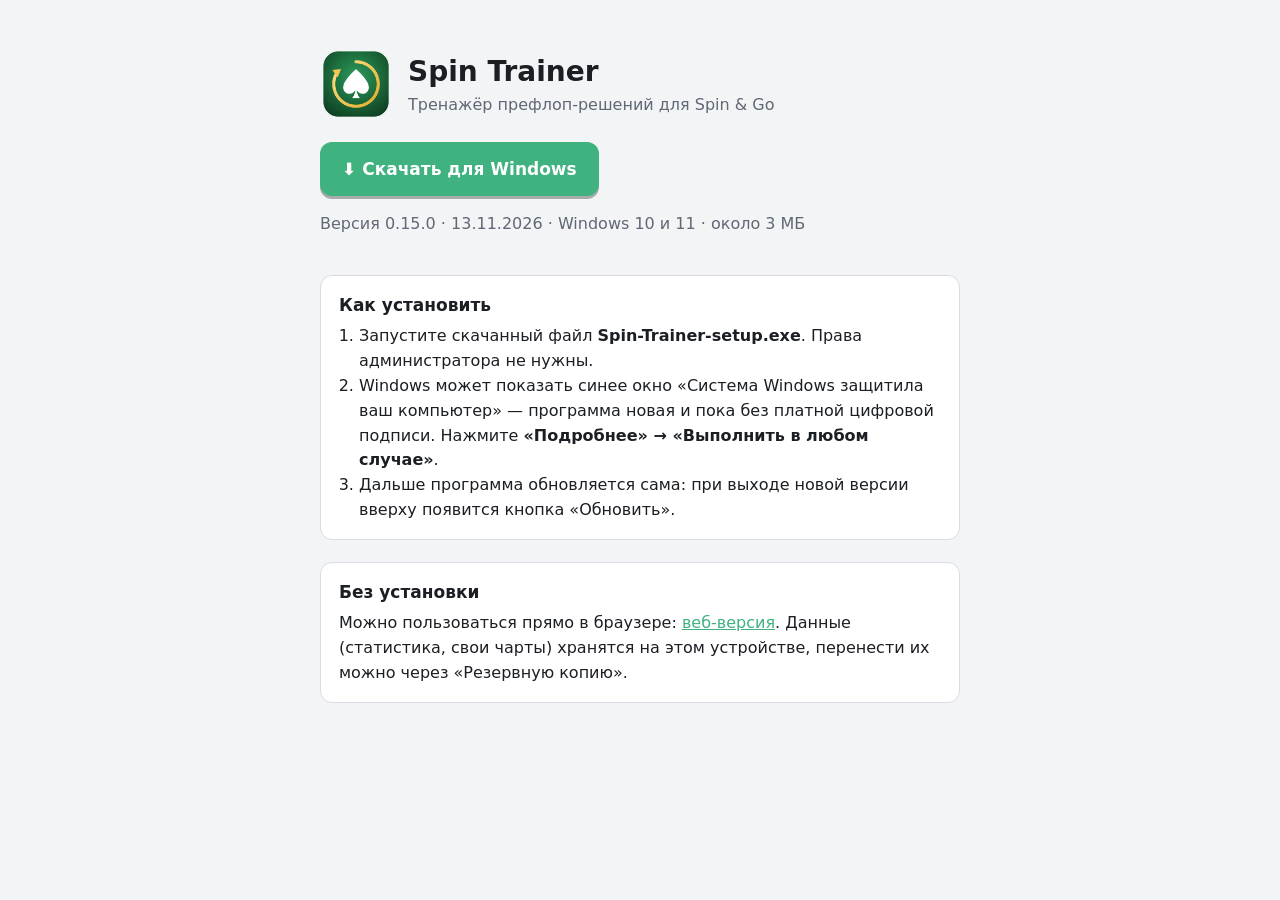
==== download/index.html @ 05858af2 "Версия 0.15.0" ====
<!doctype html>
<html lang="ru">
<head>
<meta charset="utf-8">
<meta name="viewport" content="width=device-width, initial-scale=1">
<title>Скачать Spin Trainer</title>
<link rel="icon" type="image/png" href="../favicon.png">
<style>
  :root { --bg:#0f1114; --panel:#171a1f; --line:#2a2f37; --text:#e8eaed; --muted:#9aa1ab; --accent:#3fb27f; color-scheme: dark; }
  @media (prefers-color-scheme: light) { :root { --bg:#f3f4f6; --panel:#fff; --line:#d8dce2; --text:#1b1f24; --muted:#5f6874; color-scheme: light; } }
  body { margin:0; background:var(--bg); color:var(--text); font: 16px/1.55 Inter, system-ui, -apple-system, 'Segoe UI', Roboto, sans-serif; }
  main { max-width: 640px; margin: 0 auto; padding: 48px 16px 64px; display:flex; flex-direction:column; gap:22px; }
  header { display:flex; align-items:center; gap:16px; }
  header img { width:72px; height:72px; }
  h1 { margin:0; font-size: 28px; }
  .muted { color: var(--muted); }
  .dl { display:inline-flex; align-items:center; gap:10px; background: var(--accent); color:#fff; text-decoration:none; font-weight:700; padding:14px 22px; border-radius:12px; font-size:17px; box-shadow: 0 3px 0 rgba(0,0,0,.3); }
  .dl:hover { filter: brightness(1.08); }
  .card { background: var(--panel); border:1px solid var(--line); border-radius:12px; padding:16px 18px; }
  .card h2 { margin:0 0 6px; font-size:17px; }
  ol, ul { margin: 6px 0 0; padding-left: 20px; }
  a { color: var(--accent); }
</style>
</head>
<body>
<main>
  <header>
    <img src="icon.png" alt="">
    <div>
      <h1>Spin Trainer</h1>
      <div class="muted">Тренажёр префлоп-решений для Spin &amp; Go</div>
    </div>
  </header>

  <div>
    <a class="dl" href="Spin-Trainer-setup.exe" download>⬇ Скачать для Windows</a>
    <p class="muted">Версия 0.15.0 · 13.11.2026 · Windows 10 и 11 · около 3 МБ</p>
  </div>

  <div class="card">
    <h2>Как установить</h2>
    <ol>
      <li>Запустите скачанный файл <b>Spin-Trainer-setup.exe</b>. Права администратора не нужны.</li>
      <li>Windows может показать синее окно «Система Windows защитила ваш компьютер» — программа новая и пока без платной цифровой подписи. Нажмите <b>«Подробнее» → «Выполнить в любом случае»</b>.</li>
      <li>Дальше программа обновляется сама: при выходе новой версии вверху появится кнопка «Обновить».</li>
    </ol>
  </div>

  <div class="card">
    <h2>Без установки</h2>
    <p style="margin:0">Можно пользоваться прямо в браузере: <a href="../">веб-версия</a>. Данные (статистика, свои чарты) хранятся на этом устройстве, перенести их можно через «Резервную копию».</p>
  </div>
</main>
</body>
</html>
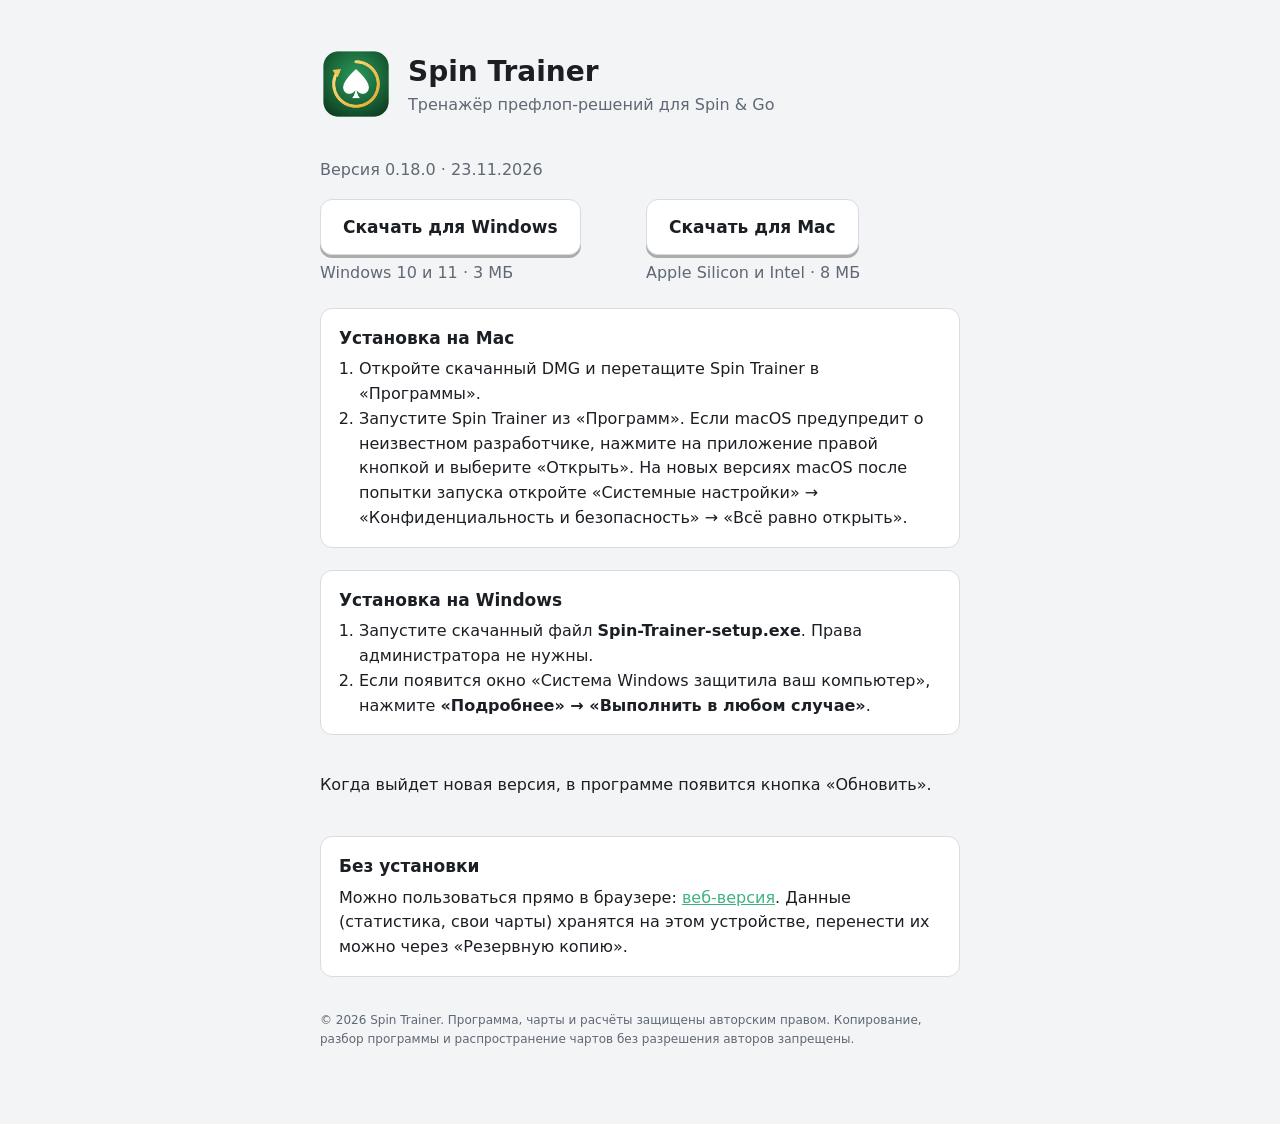
==== commit a4b34938: "Версия 0.18.0" ====
--- a/download/index.html
+++ b/download/index.html
@@ -15,6 +15,10 @@
   h1 { margin:0; font-size: 28px; }
   .muted { color: var(--muted); }
   .dl { display:inline-flex; align-items:center; gap:10px; background: var(--accent); color:#fff; text-decoration:none; font-weight:700; padding:14px 22px; border-radius:12px; font-size:17px; box-shadow: 0 3px 0 rgba(0,0,0,.3); }
+  .downloads { display:grid; grid-template-columns:repeat(auto-fit,minmax(min(100%,240px),1fr)); gap:12px; }
+  .downloads p { margin:6px 0 0; }
+  .downloads .dl { background:var(--panel); color:var(--text); border:1px solid var(--line); }
+  .downloads .preferred { background:var(--accent); color:#0f1114; }
   .dl:hover { filter: brightness(1.08); }
   .card { background: var(--panel); border:1px solid var(--line); border-radius:12px; padding:16px 18px; }
   .card h2 { margin:0 0 6px; font-size:17px; }
@@ -32,24 +36,54 @@
     </div>
   </header>
 
-  <div>
-    <a class="dl" href="Spin-Trainer-setup.exe" download>⬇ Скачать для Windows</a>
-    <p class="muted">Версия 0.15.0 · 13.11.2026 · Windows 10 и 11 · около 3 МБ</p>
+  <section aria-label="Скачать приложение">
+    <p class="muted">Версия 0.18.0 · 23.11.2026</p>
+    <div class="downloads">
+      <div id="windows">
+        <a class="dl" href="Spin-Trainer-setup.exe" download>Скачать для Windows</a>
+        <p class="muted">Windows 10 и 11 · 3 МБ</p>
+      </div>
+      <div id="mac">
+        <a class="dl" href="Spin-Trainer.dmg" download>Скачать для Mac</a>
+        <p class="muted">Apple Silicon и Intel · 8 МБ</p>
+      </div>
+    </div>
+  </section>
+
+  <div class="card">
+    <h2>Установка на Mac</h2>
+    <ol>
+      <li>Откройте скачанный DMG и перетащите Spin Trainer в «Программы».</li>
+      <li>Запустите Spin Trainer из «Программ». Если macOS предупредит о неизвестном разработчике, нажмите на приложение правой кнопкой и выберите «Открыть». На новых версиях macOS после попытки запуска откройте «Системные настройки» → «Конфиденциальность и безопасность» → «Всё равно открыть».</li>
+    </ol>
   </div>
 
   <div class="card">
-    <h2>Как установить</h2>
+    <h2>Установка на Windows</h2>
     <ol>
       <li>Запустите скачанный файл <b>Spin-Trainer-setup.exe</b>. Права администратора не нужны.</li>
-      <li>Windows может показать синее окно «Система Windows защитила ваш компьютер» — программа новая и пока без платной цифровой подписи. Нажмите <b>«Подробнее» → «Выполнить в любом случае»</b>.</li>
-      <li>Дальше программа обновляется сама: при выходе новой версии вверху появится кнопка «Обновить».</li>
+      <li>Если появится окно «Система Windows защитила ваш компьютер», нажмите <b>«Подробнее» → «Выполнить в любом случае»</b>.</li>
     </ol>
   </div>
+
+  <p>Когда выйдет новая версия, в программе появится кнопка «Обновить».</p>
 
   <div class="card">
     <h2>Без установки</h2>
     <p style="margin:0">Можно пользоваться прямо в браузере: <a href="../">веб-версия</a>. Данные (статистика, свои чарты) хранятся на этом устройстве, перенести их можно через «Резервную копию».</p>
   </div>
+
+  <p class="muted" style="font-size:12px">© 2026 Spin Trainer. Программа, чарты и расчёты защищены авторским правом. Копирование, разбор программы и распространение чартов без разрешения авторов запрещены.</p>
 </main>
+<script>
+  const platform = navigator.userAgentData?.platform || navigator.platform;
+  const os = /^Win/i.test(platform) ? 'windows' :
+    /^Mac/i.test(platform) && navigator.maxTouchPoints < 2 ? 'mac' : null;
+  if (os) {
+    const choice = document.getElementById(os);
+    choice.querySelector('a').classList.add('preferred');
+    choice.parentElement.prepend(choice);
+  }
+</script>
 </body>
 </html>
